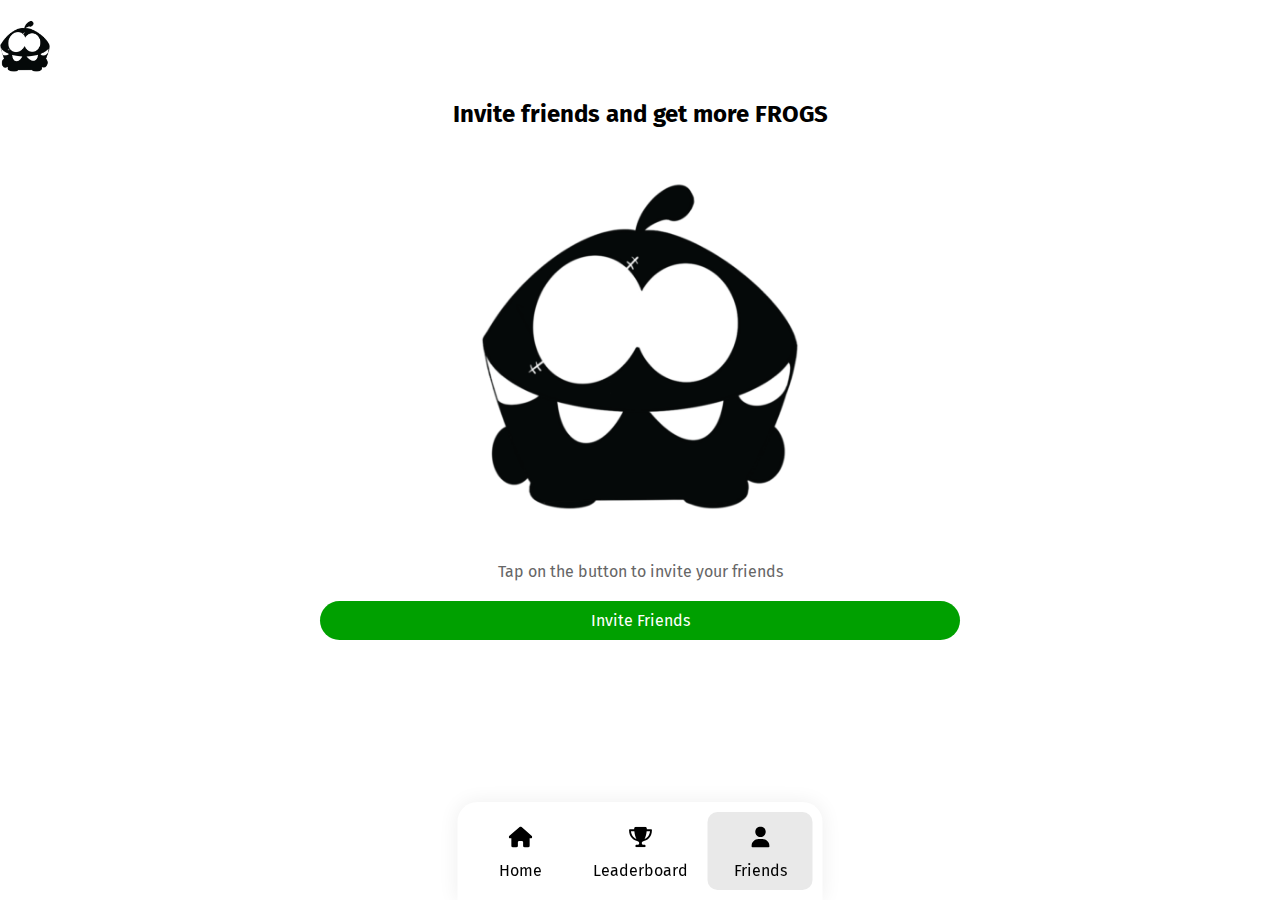
==== friend.html @ 0eec35e6 "commit" ====
<!DOCTYPE html>
<html lang="en">
  <head>
    <meta charset="UTF-8" />
    <meta name="viewport" content="width=device-width, initial-scale=1.0" />
    <link rel="icon" type="image/x-icon" href=".//assets/images/favicon.png" />

    <link
      href="https://cdn.jsdelivr.net/npm/bootstrap@5.2.3/dist/css/bootstrap.min.css"
      rel="stylesheet"
      integrity="sha384-rbsA2VBKQhggwzxH7pPCaAqO46MgnOM80zW1RWuH61DGLwZJEdK2Kadq2F9CUG65"
      crossorigin="anonymous"
    />
    <link rel="stylesheet" href="./assets/css/index.css" />

    <title>Invite Friends</title>
  </head>
  <body>
    <header id="header">
      <div class="container">
        <div class="header-wrapper">
          <a href="index.html" class="header-logo"
            ><img src="./assets/images/cuttherope.png" alt="Logo"
          /></a>
          <!-- <nav class="header-nav">
            <ul class="header-link-list">
              <li class="header-link-item">
                <a href="#home"> Home </a>
              </li>
              <li class="header-link-item">
                <a href="#airdrop"> Airdrop </a>
              </li>
              <li class="header-link-item">
                <a href="#tokenomics"> tokenomics </a>
              </li>
              <li class="header-link-item">
                <a href="#roadmap"> roadmap </a>
              </li>
              <button class="close-button">
                <svg
                  width="54"
                  height="59"
                  viewBox="0 0 54 59"
                  fill="none"
                  xmlns="http://www.w3.org/2000/svg"
                >
                  <path
                    d="M0 59L23.3675 29.1722L0.542169 0H8.13253L27.0542 24.4194L45.8675 0H53.4578L30.6325 29.1722L54 59H46.3012L27.0542 33.925L7.69879 59H0Z"
                    fill="black"
                  />
                </svg>
              </button>
            </ul>
            <ul class="social-list">
              <li class="social-item">
                <a
                  class="image"
                  title="Warpcast"
                  href="https://warpcast.com/bwenbwencoin"
                >
                  <img src="./assets/images/23.png" alt="Icon" />
                </a>
              </li>
              <li class="social-item">
                <a
                  class="image"
                  title="Telegram"
                  href="https://t.me/bwenbwencoin"
                >
                  <img src="./assets/images/21.png" alt="Icon" />
                </a>
              </li>
              <li class="social-item">
                <a
                  class="image"
                  title="Twitter"
                  href="https://x.com/bwenbwencoin?s=21
"
                >
                  <img src="./assets/images/22.png" alt="Icon" />
                </a>
              </li>
            </ul>
            <button class="menu-button">
              <svg
                xmlns="http://www.w3.org/2000/svg"
                width="29"
                height="17"
                viewBox="0 0 29 17"
                fill="none"
              >
                <rect
                  width="28.3333"
                  height="2.83333"
                  rx="1.41667"
                  fill="black"
                />
                <rect
                  y="7.08334"
                  width="28.3333"
                  height="2.83333"
                  rx="1.41667"
                  fill="black"
                />
                <rect
                  y="14.1667"
                  width="28.3333"
                  height="2.83333"
                  rx="1.41667"
                  fill="black"
                />
              </svg>
            </button>
          </nav> -->
        </div>
      </div>
    </header>
    <main id="content">
      <section class="friend">
        <div class="container">
          <h2 class="title">Invite friends and get more FROGS</h2>
          <div class="image">
            <img src="./assets/images/cuttherope.png" alt="" />
          </div>
          <p class="desc">Tap on the button to invite your friends</p>
          <a href="#" class="invite-btn">Invite Friends</a>
        </div>
      </section>
      <section class="quick-button">
        <a href="index.html" class="quick-btn">
          <span class="icon"
            ><img src="./assets/images/home.svg" alt=""
          /></span>
          <span class="text"> Home </span>
        </a>
        <a href="leaderboard.html" class="quick-btn">
          <span class="icon"
            ><img src="./assets/images/trophy.svg" alt=""
          /></span>
          <span class="text"> Leaderboard </span>
        </a>
        <a href="friend.html" class="quick-btn active">
          <span class="icon"
            ><img src="./assets/images/user.svg" alt=""
          /></span>
          <span class="text"> Friends </span>
        </a>
      </section>
    </main>

    <script
      src="https://cdn.jsdelivr.net/npm/bootstrap@5.2.3/dist/js/bootstrap.bundle.min.js"
      integrity="sha384-kenU1KFdBIe4zVF0s0G1M5b4hcpxyD9F7jL+jjXkk+Q2h455rYXK/7HAuoJl+0I4"
      crossorigin="anonymous"
    ></script>
    <script src="./assets/js/index.js"></script>
  </body>
</html>
---- assets/css/index.css ----
@import url("https://fonts.googleapis.com/css2?family=Dela+Gothic+One&family=Exo+2:ital,wght@0,100;0,200;0,300;0,400;0,500;0,600;0,700;0,800;0,900;1,100;1,200;1,300;1,400;1,500;1,600;1,700;1,800;1,900&family=Fira+Sans:ital,wght@0,100;0,200;0,300;0,400;0,500;0,600;0,700;0,800;0,900;1,100;1,200;1,300;1,400;1,500;1,600;1,700;1,800;1,900&family=Roboto:ital,wght@0,100;0,300;0,400;0,500;0,700;0,900;1,100;1,300;1,400;1,500;1,700;1,900&display=swap");
@keyframes floater {
  to {
    transform: translateY(-30px);
  }
}
* {
  margin: 0;
  padding: 0;
  box-sizing: border-box;
}

body {
  font-size: 16px;
  font-weight: 400;
  font-family: "Fira Sans", sans-serif;
  background-color: #fff;
  overflow-x: hidden;
}

ul,
ol {
  list-style: none;
  padding: 0;
  margin: 0;
}

p,
h1,
h2,
h3,
h4,
h5,
h6 {
  padding: 0;
  margin: 0;
}

a {
  color: #000;
  text-decoration: none;
}
a:hover {
  color: #000;
}

img {
  width: 100%;
}

.button {
  outline: none;
  border: 1px solid #000;
  border-radius: 500px;
  text-transform: uppercase;
  font-family: "Dela Gothic One", sans-serif;
  color: #000 !important;
  background: transparent;
  text-align: center;
  padding: 12px 24px;
  transition: all ease 0.5s;
}
.button:hover {
  background-color: #ff92b5;
}

.heading-block .badge {
  padding: 0;
  color: #ff92b5;
  font-family: "Roboto", sans-serif;
  font-weight: 500;
  line-height: 24px;
  text-transform: uppercase;
  font-size: 16px;
}
.heading-block .title {
  font-size: 48px;
  line-height: 69.5px;
  text-transform: capitalize;
}
@media only screen and (max-width: 480px) {
  .heading-block .title {
    font-size: 36px;
    line-height: 40px;
  }
}
.heading-block .desc {
  margin-top: 16px;
  line-height: 24px;
  font-size: 16px;
}

#header {
  position: absolute;
  top: 0;
  left: 0;
  width: 100%;
  background-color: #fff;
}
@media only screen and (max-width: 991px) {
  #header {
    -webkit-backdrop-filter: unset;
            backdrop-filter: unset;
  }
}
#header .header-wrapper {
  display: flex;
  justify-content: space-between;
  align-items: center;
  gap: 20px;
  padding: 20px 0;
}
@media only screen and (max-width: 480px) {
  #header .header-wrapper .button {
    display: none;
  }
}
#header .header-logo {
  width: 50px;
  display: inline-block;
  min-width: 50px;
}
#header .header-nav {
  display: flex;
  justify-content: unset;
  align-items: center;
  gap: unset;
}
#header .header-link-list {
  display: flex;
  justify-content: unset;
  align-items: center;
  gap: 46px;
  margin-right: 60px;
  transition: all ease-in-out 0.5s;
}
@media only screen and (max-width: 991px) {
  #header .header-link-list {
    position: fixed;
    top: 0;
    left: 0;
    width: 100vw;
    height: 100vh;
    flex-direction: column;
    background-color: #ff92b5;
    justify-content: center;
    transform: translateX(-100%);
    z-index: 200;
  }
  #header .header-link-list.active {
    transform: translateX(0);
  }
}
#header .header-link-list .header-link-item {
  line-height: 24px;
  text-transform: capitalize;
  position: relative;
}
@media only screen and (max-width: 991px) {
  #header .header-link-list .header-link-item {
    font-size: 24px;
    line-height: 28px;
  }
}
#header .header-link-list .header-link-item:hover::before {
  width: 100%;
}
#header .header-link-list .header-link-item::before {
  content: "";
  position: absolute;
  bottom: -5px;
  left: 0;
  width: 0%;
  height: 3px;
  background-color: #000;
  transition: all ease 0.75s;
}
#header .header-link-list .close-button {
  position: absolute;
  top: 30px;
  right: 30px;
  width: 25px;
  aspect-ratio: 1;
  outline: none;
  border: none;
  background-color: transparent;
  display: none;
}
#header .header-link-list .close-button svg {
  width: 100%;
}
@media only screen and (max-width: 991px) {
  #header .header-link-list .close-button {
    display: block;
  }
}
#header .social-list {
  display: flex;
  justify-content: unset;
  align-items: center;
  gap: 8px;
  margin-right: 32px;
}
@media only screen and (max-width: 480px) {
  #header .social-list {
    margin-right: 0;
  }
}
#header .social-list .social-item .image {
  display: block;
  width: 32px;
  aspect-ratio: 1;
  overflow: hidden;
  transition: all ease 0.75s;
}
#header .social-list .social-item .image img {
  filter: invert(1);
}
#header .social-list .social-item .image:hover {
  transform: translateY(-10px);
}
#header .menu-button {
  display: none;
  outline: none;
  border: none;
  margin-left: 30px;
  width: 29px;
}
@media only screen and (max-width: 991px) {
  #header .menu-button {
    display: block;
  }
}

.quick-button {
  position: fixed;
  padding: 10px;
  border-radius: 20px 0 0 20px;
  right: 0;
  top: 50%;
  transform: translateY(-50%);
  box-shadow: 0 0 20px rgba(0, 0, 0, 0.07);
  display: flex;
  justify-content: center;
  align-items: center;
  gap: 15px;
  flex-direction: column;
  background-color: #fff;
}
.quick-button .quick-btn {
  display: flex;
  justify-content: center;
  align-items: center;
  gap: 5px;
  flex-direction: column;
  width: 100%;
  border-radius: 10px;
  transition: all ease 0.3s;
  padding: 10px;
}
.quick-button .quick-btn.active, .quick-button .quick-btn:hover {
  background-color: #e9e9e9;
}
.quick-button .quick-btn .icon {
  width: 30px;
  display: block;
}
.quick-button .quick-btn .icon img {
  width: 100%;
}

#banner {
  height: 100vh;
  display: flex;
  justify-content: space-between;
  align-items: center;
  gap: unset;
}
#banner .banner-wrapper {
  display: flex;
  justify-content: center;
  align-items: center;
  gap: 100px;
}
#banner .main-title {
  text-align: center;
  margin-bottom: 30px;
}
#banner .heading-block {
  padding: 30px;
  border-radius: 20px;
  background: linear-gradient(180deg, rgb(209, 209, 209) 0%, rgb(245, 245, 245) 100%);
  margin-bottom: 50px;
}
#banner .heading-block .title {
  font-size: 30px;
  font-weight: 700;
  line-height: 1.5;
  text-transform: uppercase;
  text-align: center;
  margin-bottom: 10px;
}
#banner .heading-block .desc {
  text-align: center;
  margin-bottom: 30px;
  margin-top: 0;
}
@media only screen and (max-width: 767px) {
  #banner .heading-block .desc {
    max-width: unset;
    text-align: center;
  }
}
#banner .heading-block .link-btn {
  padding: 10px 15px;
  border-radius: 20px;
  background-color: #000;
  color: #fff;
  width: 100%;
  display: block;
  text-align: center;
  transition: all ease 0.3s;
}
#banner .heading-block .link-btn:hover {
  background: #181818;
}
#banner .heading-block .form {
  display: flex;
  justify-content: unset;
  align-items: center;
  gap: 10px;
}
#banner .heading-block .form input {
  border-radius: 20px;
  border: 2px solid #313131;
  padding: 10px;
  flex: 1;
  outline: none;
  transition: all ease 0.3s;
  background-color: transparent;
}
#banner .heading-block .form input :focus {
  border-color: #000;
}
#banner .heading-block .form .link-btn {
  margin-bottom: 0;
  width: -moz-fit-content;
  width: fit-content;
}
#banner .task-group {
  display: grid;
  grid-template-columns: repeat(2, 1fr);
  grid-column-gap: 15px;
  grid-row-gap: 15px;
  margin-bottom: 30px;
}
#banner .reward .reward-title {
  text-align: center;
  text-transform: capitalize;
  margin-bottom: 15px;
}
#banner .reward .content {
  display: flex;
  justify-content: unset;
  align-items: center;
  gap: 10px;
}
#banner .reward .content .icon {
  display: flex;
  justify-content: center;
  align-items: center;
  gap: unset;
  width: 40px;
  height: 40px;
  border-radius: 500px;
  background: linear-gradient(180deg, rgb(209, 209, 209) 0%, rgb(245, 245, 245) 100%);
  padding: 5px;
}
#banner .reward .content .icon img {
  width: 50%;
}
#banner .reward .content .text {
  font-size: 14px;
}
#banner .banner-image {
  width: 350px;
}
@media only screen and (max-width: 767px) {
  #banner .banner-image {
    margin-top: 50px;
  }
}

.leaderboard {
  margin: 100px auto 0;
  max-width: 50%;
}
.leaderboard .title {
  text-align: center;
  font-size: 30px;
  margin-bottom: 50px;
}
.leaderboard .leaderboard-item {
  display: flex;
  justify-content: space-between;
  align-items: center;
  gap: unset;
  padding: 15px;
  transition: all ease 0.3s;
  border-radius: 10px;
}
.leaderboard .leaderboard-item:hover {
  background-color: #e9e9e9;
}
.leaderboard .leaderboard-item .info .wallet {
  font-size: 14px;
  font-weight: 600;
  margin-bottom: 5px;
}
.leaderboard .leaderboard-item .info .points {
  font-size: 14px;
  color: #666;
  text-transform: uppercase;
}
.leaderboard .leaderboard-item .stt {
  font-size: 18px;
}

.friend {
  margin: 100px auto 0;
  max-width: 50%;
}
.friend .title {
  text-align: center;
  margin-bottom: 50px;
}
.friend .image {
  display: flex;
  justify-content: center;
  align-items: center;
  gap: unset;
  margin-bottom: 50px;
}
.friend .image img {
  width: 50%;
}
.friend .desc {
  text-align: center;
  color: #666;
  margin-bottom: 20px;
}
.friend .invite-btn {
  padding: 10px 15px;
  border-radius: 20px;
  width: 100%;
  text-align: center;
  background-color: #00a000;
  display: block;
  color: #fff;
  transition: all ease 0.3s;
}
.friend .invite-btn:hover {
  background-color: #007400;
}

#footer {
  margin-top: 100px;
}
#footer .social-list {
  margin-bottom: 56px;
  display: flex;
  justify-content: center;
  align-items: center;
  gap: 24px;
}
#footer .social-list .social-item {
  width: 32px;
  aspect-ratio: 1;
}
#footer .social-list .social-item:hover img {
  transform: scale(1.1);
}
#footer .social-list .social-item img {
  filter: invert(1);
  transition: all ease 0.5s;
}
#footer .text {
  font-size: 16px;
  font-weight: 400;
  line-height: 24px;
  margin: 0 auto 40px;
  max-width: 598px;
  text-align: center;
}
#footer .copyrights {
  font-size: 16px;
  font-weight: 400;
  line-height: 24px;
  margin-bottom: 20px;
  text-align: center;
}

@media only screen and (max-width: 1399px) {
  .quick-button {
    top: initial;
    right: initial;
    bottom: 0;
    left: 50%;
    transform: translateX(-50%);
    flex-direction: row;
    border-radius: 20px 20px 0 0;
  }
  .quick-button .quick-btn {
    min-width: 100px;
  }
  .leaderboard {
    margin: 100px auto;
  }
}
@media only screen and (max-width: 991px) {
  #banner {
    height: unset;
    margin: 100px 0 120px;
  }
  #banner .banner-wrapper {
    flex-direction: column;
    gap: 50px;
  }
}
@media only screen and (max-width: 767px) {
  #banner .task-group {
    grid-template-columns: repeat(1, 1fr);
  }
  .leaderboard,
  .friend {
    max-width: 100%;
  }
}
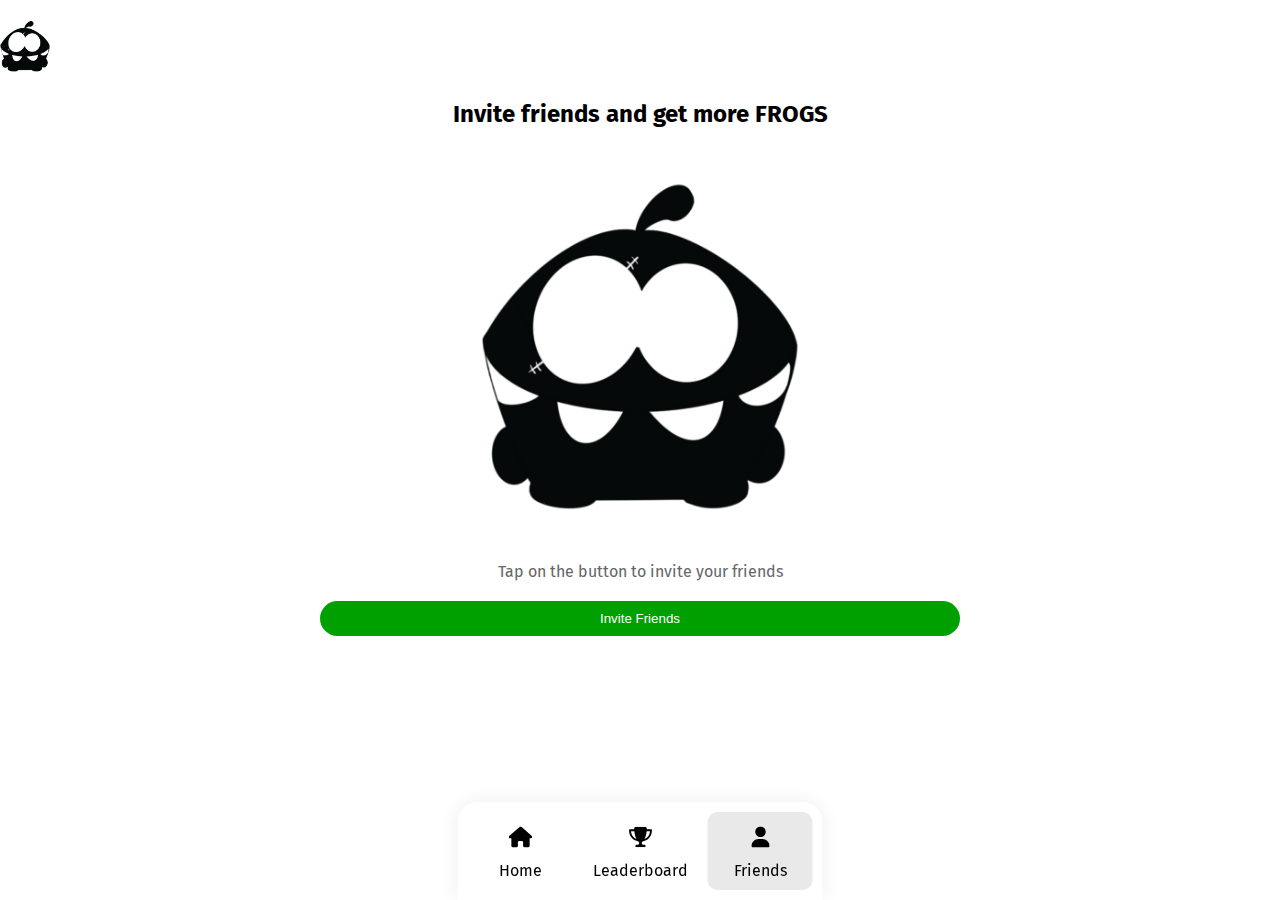
==== commit 3de82868: "add copy button" ====
--- a/friend.html
+++ b/friend.html
@@ -123,7 +123,9 @@
             <img src="./assets/images/cuttherope.png" alt="" />
           </div>
           <p class="desc">Tap on the button to invite your friends</p>
-          <a href="#" class="invite-btn">Invite Friends</a>
+          <button onclick="copyText()" class="invite-btn">
+            Invite Friends
+          </button>
         </div>
       </section>
       <section class="quick-button">
--- a/assets/css/index.css
+++ b/assets/css/index.css
@@ -458,6 +458,8 @@
   display: block;
   color: #fff;
   transition: all ease 0.3s;
+  outline: none;
+  border: none;
 }
 .friend .invite-btn:hover {
   background-color: #007400;
@@ -535,4 +537,16 @@
   .friend {
     max-width: 100%;
   }
+}
+@media only screen and (max-width: 480px) {
+  .quick-button {
+    width: 100%;
+    border-radius: 0;
+  }
+  .quick-button .quick-btn {
+    flex: 1;
+  }
+  .leaderboard {
+    margin: 100px auto;
+  }
 }